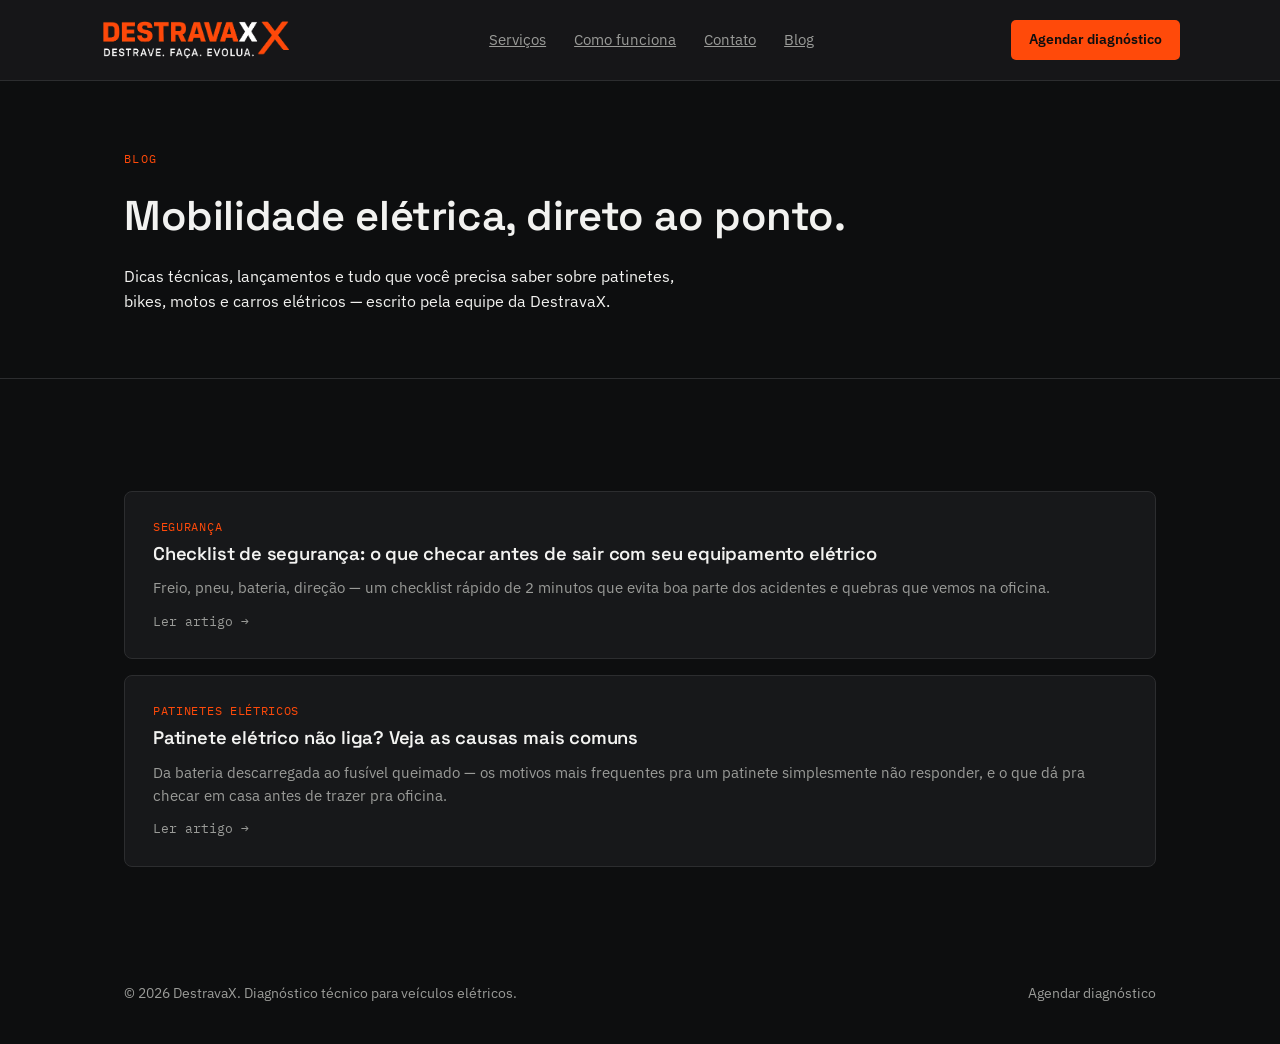
==== blog/index.html @ 01917314 "Add files via upload Primeira versão do site" ====
<!DOCTYPE html>
<html lang="pt-BR">
<head>
<meta charset="UTF-8">
<meta name="viewport" content="width=device-width, initial-scale=1.0">
<title>Blog — DestravaX</title>
<meta name="description" content="Dicas técnicas e causas comuns de problemas em patinetes, scooters, bicicletas e outros veículos elétricos. Escrito pela equipe da DestravaX.">
<meta property="og:title" content="Blog — DestravaX">
<meta property="og:description" content="Dicas técnicas sobre veículos elétricos, escritas pela equipe da DestravaX.">
<meta property="og:type" content="website">
<meta property="og:url" content="https://destravax.com/blog/">
<meta property="og:image" content="https://destravax.com/logo.png">
<meta property="og:locale" content="pt_BR">
<link rel="icon" type="image/png" sizes="32x32" href="/favicon-32.png">
<link rel="apple-touch-icon" href="/apple-touch-icon.png">
<link rel="preconnect" href="https://fonts.googleapis.com">
<link rel="preconnect" href="https://fonts.gstatic.com" crossorigin>
<link href="https://fonts.googleapis.com/css2?family=Space+Grotesk:wght@400;500;600;700&family=IBM+Plex+Sans:wght@400;500;600;700&family=IBM+Plex+Mono:wght@400;500&display=swap" rel="stylesheet">
<link rel="stylesheet" href="/style.css">
</head>
<body>

<header>
  <div class="wrap nav">
    <a class="logo" href="/" aria-label="DestravaX — início">
      <img src="/logo.png" alt="DestravaX — Destrave. Faça. Evolua.">
    </a>
    <nav class="nav-links">
      <a href="/#servicos">Serviços</a>
      <a href="/#como-funciona">Como funciona</a>
      <a href="/#contato">Contato</a>
      <a href="/blog/">Blog</a>
    </nav>
    <a class="nav-cta" href="https://cal.com/destravax" target="_blank" rel="noopener">Agendar diagnóstico</a>
  </div>
</header>

<section class="blog-hero">
  <div class="wrap">
    <span class="eyebrow">Blog</span>
    <h1>Mobilidade elétrica, direto ao ponto.</h1>
    <p class="lead" style="max-width:56ch;">Dicas técnicas, lançamentos e tudo que você precisa saber sobre patinetes, bikes, motos e carros elétricos — escrito pela equipe da DestravaX.</p>
  </div>
</section>

<section class="block" style="border-bottom:none;">
  <div class="wrap">
    <div class="blog-list">

      <a class="post-card" href="/blog/checklist-seguranca-antes-de-sair.html">
        <span class="post-tag">Segurança</span>
        <h2>Checklist de segurança: o que checar antes de sair com seu equipamento elétrico</h2>
        <p>Freio, pneu, bateria, direção — um checklist rápido de 2 minutos que evita boa parte dos acidentes e quebras que vemos na oficina.</p>
        <span class="post-read">Ler artigo →</span>
      </a>

      <a class="post-card" href="/blog/patinete-eletrico-nao-liga.html">
        <span class="post-tag">Patinetes elétricos</span>
        <h2>Patinete elétrico não liga? Veja as causas mais comuns</h2>
        <p>Da bateria descarregada ao fusível queimado — os motivos mais frequentes pra um patinete simplesmente não responder, e o que dá pra checar em casa antes de trazer pra oficina.</p>
        <span class="post-read">Ler artigo →</span>
      </a>

    </div>
  </div>
</section>

<footer>
  <div class="wrap foot-row">
    <span>© 2026 DestravaX. Diagnóstico técnico para veículos elétricos.</span>
    <a href="https://cal.com/destravax" target="_blank" rel="noopener">Agendar diagnóstico</a>
  </div>
</footer>

</body>
</html>
---- style.css ----
:root{
    --charcoal-900:#0d0e0f;
    --charcoal-800:#17181a;
    --charcoal-700:#212224;
    --line:#2c2d2f;
    --paper:#f2f2f0;
    --paper-dim:#9a9b98;
    --orange:#ff4a0a;
    --orange-dim:#cc3c08;
    --orange-light:#ff6b3d;

    --display:'Space Grotesk', sans-serif;
    --body:'IBM Plex Sans', sans-serif;
    --mono:'IBM Plex Mono', monospace;
  }

  *{ box-sizing:border-box; }
  html{ scroll-behavior:smooth; }

  body{
    margin:0;
    background:var(--charcoal-900);
    color:var(--paper);
    font-family:var(--body);
    line-height:1.55;
    -webkit-font-smoothing:antialiased;
  }

  a{ color:inherit; }

  h1,h2,h3{
    font-family:var(--display);
    font-weight:600;
    margin:0;
    letter-spacing:-0.01em;
  }

  .eyebrow{
    font-family:var(--mono);
    font-size:0.78rem;
    letter-spacing:0.12em;
    text-transform:uppercase;
    color:var(--orange);
  }

  .wrap{
    max-width:1080px;
    margin:0 auto;
    padding:0 24px;
  }

  :focus-visible{
    outline:2px solid var(--orange);
    outline-offset:3px;
  }

  /* ---------- Header ---------- */
  header{
    position:sticky;
    top:0;
    z-index:20;
    background:rgba(24,25,27,0.88);
    backdrop-filter:blur(8px);
    border-bottom:1px solid var(--line);
  }
  .nav{
    display:flex;
    align-items:center;
    justify-content:space-between;
    padding:18px 0;
  }
  .logo{
    display:flex;
    align-items:center;
  }
  .logo img{
    height:44px;
    width:auto;
    display:block;
  }
  @media (max-width:720px){
    .logo img{ height:36px; }
  }
  .nav-links{
    display:flex;
    gap:28px;
    font-size:0.92rem;
    color:var(--paper-dim);
  }
  .nav-links a:hover{ color:var(--paper); }
  .nav-cta{
    display:inline-flex;
    align-items:center;
    gap:8px;
    background:var(--orange);
    color:var(--charcoal-900);
    font-weight:600;
    font-size:0.88rem;
    padding:9px 18px;
    border-radius:5px;
    text-decoration:none;
    transition:background 0.15s ease;
  }
  .nav-cta:hover{ background:var(--orange-light); }

  @media (max-width:720px){
    .nav-links{ display:none; }
  }

  /* ---------- Hero ---------- */
  .hero{
    position:relative;
    padding:96px 0 88px;
    overflow:hidden;
    border-bottom:1px solid var(--line);
  }
  .hero-grid{
    display:grid;
    grid-template-columns:1.1fr 0.9fr;
    gap:56px;
    align-items:center;
  }
  @media (max-width:860px){
    .hero-grid{ grid-template-columns:1fr; }
  }
  .hero h1{
    font-size:clamp(2.1rem, 4.2vw, 3.15rem);
    line-height:1.08;
    margin:18px 0 22px;
  }
  .hero h1 em{
    font-style:normal;
    color:var(--orange);
  }
  .hero p.lead{
    font-size:1.08rem;
    color:var(--paper-dim);
    max-width:46ch;
    margin:0 0 32px;
  }
  .hero-ctas{
    display:flex;
    gap:14px;
    flex-wrap:wrap;
  }
  .btn-primary{
    display:inline-flex;
    align-items:center;
    gap:10px;
    background:var(--orange);
    color:var(--charcoal-900);
    font-weight:600;
    font-size:0.98rem;
    padding:14px 24px;
    border-radius:6px;
    text-decoration:none;
    transition:background 0.15s ease, transform 0.15s ease;
  }
  .btn-primary:hover{ background:var(--orange-light); transform:translateY(-1px); }
  .btn-secondary{
    display:inline-flex;
    align-items:center;
    gap:8px;
    color:var(--paper);
    font-weight:500;
    font-size:0.98rem;
    padding:14px 8px;
    text-decoration:none;
    border-bottom:1px solid var(--line);
  }
  .btn-secondary:hover{ border-color:var(--paper-dim); }

  /* Scope panel - signature element */
  .scope-panel{
    background:var(--charcoal-800);
    border:1px solid var(--line);
    border-radius:10px;
    padding:22px 22px 18px;
  }
  .scope-head{
    display:flex;
    justify-content:space-between;
    align-items:baseline;
    font-family:var(--mono);
    font-size:0.72rem;
    color:var(--paper-dim);
    margin-bottom:10px;
    letter-spacing:0.05em;
  }
  .scope-head .live{ color:var(--orange); }
  .scope-head .live::before{
    content:'●';
    margin-right:5px;
    font-size:0.6rem;
    animation:blink 1.6s ease-in-out infinite;
  }
  @keyframes blink{ 50%{ opacity:0.25; } }

  svg.trace{ width:100%; height:auto; display:block; }
  .trace path{
    fill:none;
    stroke:var(--orange);
    stroke-width:2;
    stroke-linecap:round;
    stroke-linejoin:round;
  }
  .trace .trace-glow{
    stroke:var(--orange);
    opacity:0.18;
    stroke-width:7;
  }
  .trace-dash{
    stroke-dasharray:900;
    stroke-dashoffset:900;
    animation:draw 3.2s ease-in-out infinite;
  }
  @keyframes draw{
    0%{ stroke-dashoffset:900; }
    55%{ stroke-dashoffset:0; }
    100%{ stroke-dashoffset:-900; }
  }
  .scope-foot{
    display:flex;
    justify-content:space-between;
    margin-top:10px;
    font-family:var(--mono);
    font-size:0.74rem;
    color:var(--paper-dim);
  }
  .scope-foot b{ color:var(--paper); font-weight:500; }

  @media (prefers-reduced-motion: reduce){
    .trace-dash{ animation:none; stroke-dasharray:none; }
    .scope-head .live::before{ animation:none; }
  }

  /* ---------- Section shared ---------- */
  section.block{ padding:76px 0; border-bottom:1px solid var(--line); }
  .block h2{
    font-size:clamp(1.5rem, 2.6vw, 1.9rem);
    margin:12px 0 18px;
  }
  .block-lead{
    color:var(--paper-dim);
    max-width:62ch;
    font-size:1.02rem;
  }

  /* ---------- Quem somos ---------- */
  .about-grid{
    display:grid;
    grid-template-columns:1fr 1fr;
    gap:48px;
    margin-top:36px;
  }
  @media (max-width:780px){ .about-grid{ grid-template-columns:1fr; } }
  .about-grid p{ color:var(--paper-dim); font-size:1rem; }
  .about-grid p strong{ color:var(--paper); font-weight:500; }
  .stack-list{ list-style:none; margin:0; padding:0; display:grid; gap:14px; }
  .stack-list li{
    display:flex;
    gap:12px;
    font-size:0.95rem;
    color:var(--paper-dim);
    padding-bottom:14px;
    border-bottom:1px solid var(--line);
  }
  .stack-list li:last-child{ border-bottom:none; }
  .stack-list b{ font-family:var(--mono); color:var(--orange); font-weight:500; min-width:1.4em; }

  /* ---------- Serviços ---------- */
  .services{
    display:grid;
    grid-template-columns:repeat(auto-fill, minmax(230px, 1fr));
    gap:14px;
    margin-top:36px;
  }
  .svc-card{
    background:var(--charcoal-800);
    border:1px solid var(--line);
    border-radius:8px;
    padding:22px 20px;
    text-decoration:none;
    color:var(--paper);
    display:flex;
    flex-direction:column;
    gap:14px;
    transition:border-color 0.15s ease, transform 0.15s ease;
  }
  .svc-card:hover{ border-color:var(--orange-dim); transform:translateY(-2px); }
  .svc-name{ font-weight:600; font-size:1.01rem; line-height:1.3; }
  .svc-price{
    font-family:var(--mono);
    color:var(--orange);
    font-size:0.95rem;
  }
  .svc-arrow{
    margin-top:auto;
    font-family:var(--mono);
    font-size:0.8rem;
    color:var(--paper-dim);
    display:flex;
    align-items:center;
    gap:6px;
  }
  .svc-card:hover .svc-arrow{ color:var(--orange); }

  /* ---------- Como funciona ---------- */
  .steps{
    display:grid;
    grid-template-columns:repeat(3, 1fr);
    gap:28px;
    margin-top:40px;
    counter-reset:step;
  }
  @media (max-width:780px){ .steps{ grid-template-columns:1fr; } }
  .step{ position:relative; padding-top:6px; }
  .step-num{
    font-family:var(--mono);
    font-size:0.85rem;
    color:var(--orange);
    display:block;
    margin-bottom:14px;
  }
  .step h3{ font-size:1.08rem; margin-bottom:8px; font-weight:600; }
  .step p{ color:var(--paper-dim); font-size:0.94rem; margin:0; }
  .step-note{
    margin-top:32px;
    font-size:0.92rem;
    color:var(--paper-dim);
    border-left:2px solid var(--orange);
    padding:10px 0 10px 18px;
  }
  .step-note b{ color:var(--paper); font-weight:500; }

  /* ---------- Contato ---------- */
  .contact-grid{
    display:grid;
    grid-template-columns:1fr 1fr;
    gap:48px;
    margin-top:36px;
    align-items:start;
  }
  @media (max-width:780px){ .contact-grid{ grid-template-columns:1fr; } }
  .info-list{ list-style:none; margin:0; padding:0; display:grid; gap:20px; }
  .info-list dt{
    font-family:var(--mono);
    font-size:0.74rem;
    text-transform:uppercase;
    letter-spacing:0.08em;
    color:var(--paper-dim);
    margin-bottom:4px;
  }
  .info-list dd{ margin:0; font-size:1rem; }
  .map-frame{
    border:1px solid var(--line);
    border-radius:8px;
    overflow:hidden;
    height:260px;
  }
  .map-frame iframe{ width:100%; height:100%; border:0; filter:grayscale(0.4) invert(0.92) contrast(0.9); }

  /* ---------- Footer ---------- */
  footer{ padding:40px 0; }
  .foot-row{
    display:flex;
    justify-content:space-between;
    align-items:center;
    flex-wrap:wrap;
    gap:14px;
    font-size:0.85rem;
    color:var(--paper-dim);
  }
  .foot-row a{ text-decoration:none; }
  .foot-row a:hover{ color:var(--paper); }

  /* ---------- Blog: listing ---------- */
  .blog-hero{
    padding:64px 0 48px;
    border-bottom:1px solid var(--line);
  }
  .blog-hero h1{
    font-size:clamp(1.9rem, 3.6vw, 2.6rem);
    margin:14px 0 14px;
  }
  .blog-list{
    display:grid;
    gap:16px;
    margin-top:36px;
  }
  .post-card{
    display:block;
    background:var(--charcoal-800);
    border:1px solid var(--line);
    border-radius:8px;
    padding:26px 28px;
    text-decoration:none;
    color:var(--paper);
    transition:border-color 0.15s ease, transform 0.15s ease;
  }
  .post-card:hover{ border-color:var(--orange-dim); transform:translateY(-2px); }
  .post-card .post-tag{
    font-family:var(--mono);
    font-size:0.72rem;
    color:var(--orange);
    text-transform:uppercase;
    letter-spacing:0.06em;
    display:block;
  }
  .post-card h2{
    font-size:1.15rem;
    margin:4px 0 8px;
  }
  .post-card p{
    color:var(--paper-dim);
    font-size:0.94rem;
    margin:0;
  }
  .post-card .post-read{
    margin-top:12px;
    font-family:var(--mono);
    font-size:0.8rem;
    color:var(--paper-dim);
    display:inline-flex;
    align-items:center;
    gap:6px;
  }
  .post-card:hover .post-read{ color:var(--orange); }

  /* ---------- Blog: article ---------- */
  .article-header{
    padding:56px 0 32px;
    border-bottom:1px solid var(--line);
  }
  .article-header .eyebrow{ margin-bottom:14px; display:block; }
  .article-header h1{
    font-size:clamp(1.8rem, 3.4vw, 2.5rem);
    line-height:1.15;
    margin:0 0 18px;
  }
  .article-meta{
    font-family:var(--mono);
    font-size:0.82rem;
    color:var(--paper-dim);
  }
  .article-body{
    padding:48px 0 24px;
    max-width:740px;
  }
  .article-body h2{
    font-size:1.4rem;
    margin:40px 0 16px;
  }
  .article-body h2:first-child{ margin-top:0; }
  .article-body p{
    color:var(--paper-dim);
    font-size:1.03rem;
    margin:0 0 20px;
  }
  .article-body strong{ color:var(--paper); font-weight:600; }
  .article-body ul{
    margin:0 0 24px;
    padding-left:22px;
    color:var(--paper-dim);
    display:grid;
    gap:10px;
  }
  .article-body ul li::marker{ color:var(--orange); }
  .article-cta{
    margin:44px 0 8px;
    padding:28px;
    background:var(--charcoal-800);
    border:1px solid var(--line);
    border-radius:8px;
  }
  .article-cta p{ margin:0 0 16px; color:var(--paper); font-size:1rem; }
  .back-link{
    display:inline-flex;
    align-items:center;
    gap:8px;
    color:var(--paper-dim);
    text-decoration:none;
    font-size:0.9rem;
    margin-bottom:8px;
  }
  .back-link:hover{ color:var(--paper); }
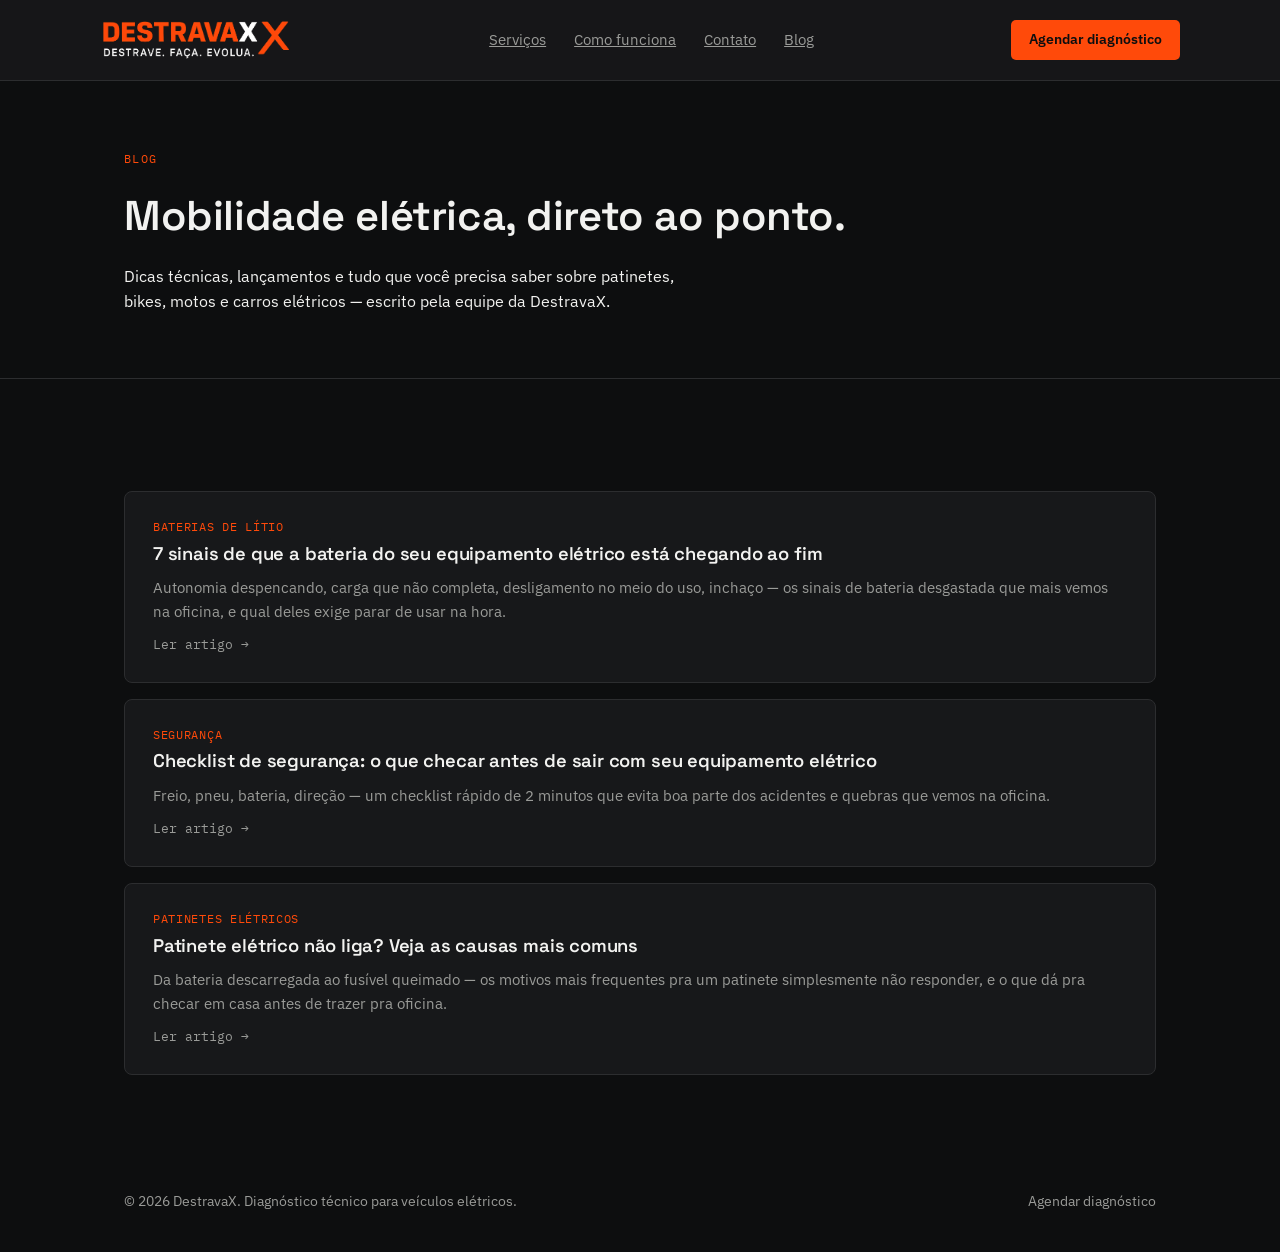
==== commit 7f0401f5: "Add files via upload" ====
--- a/blog/index.html
+++ b/blog/index.html
@@ -4,6 +4,7 @@
 <meta charset="UTF-8">
 <meta name="viewport" content="width=device-width, initial-scale=1.0">
 <title>Blog — DestravaX</title>
+<link rel="canonical" href="https://destravax.com/blog/">
 <meta name="description" content="Dicas técnicas e causas comuns de problemas em patinetes, scooters, bicicletas e outros veículos elétricos. Escrito pela equipe da DestravaX.">
 <meta property="og:title" content="Blog — DestravaX">
 <meta property="og:description" content="Dicas técnicas sobre veículos elétricos, escritas pela equipe da DestravaX.">
@@ -47,6 +48,13 @@
   <div class="wrap">
     <div class="blog-list">
 
+      <a class="post-card" href="/blog/sinais-bateria-chegando-ao-fim.html">
+        <span class="post-tag">Baterias de lítio</span>
+        <h2>7 sinais de que a bateria do seu equipamento elétrico está chegando ao fim</h2>
+        <p>Autonomia despencando, carga que não completa, desligamento no meio do uso, inchaço — os sinais de bateria desgastada que mais vemos na oficina, e qual deles exige parar de usar na hora.</p>
+        <span class="post-read">Ler artigo →</span>
+      </a>
+
       <a class="post-card" href="/blog/checklist-seguranca-antes-de-sair.html">
         <span class="post-tag">Segurança</span>
         <h2>Checklist de segurança: o que checar antes de sair com seu equipamento elétrico</h2>
--- a/style.css
+++ b/style.css
@@ -125,8 +125,8 @@
     .hero-grid{ grid-template-columns:1fr; }
   }
   .hero h1{
-    font-size:clamp(2.1rem, 4.2vw, 3.15rem);
-    line-height:1.08;
+    font-size:clamp(1.5rem, 2.8vw, 2.2rem);
+    line-height:1.15;
     margin:18px 0 22px;
   }
   .hero h1 em{
@@ -485,3 +485,35 @@
     margin-bottom:8px;
   }
   .back-link:hover{ color:var(--paper); }
+
+  /* ---------- Hero: palavra que alterna ---------- */
+  #rotate-word{
+    display:inline-block;
+    transition:opacity 0.25s ease;
+  }
+  #rotate-word.fading{ opacity:0; }
+
+  /* ---------- Tuning: itens informativos (sem CTA) ---------- */
+  .tuning-grid{
+    display:grid;
+    grid-template-columns:repeat(3, 1fr);
+    gap:32px;
+    margin-top:40px;
+  }
+  @media (max-width:780px){ .tuning-grid{ grid-template-columns:1fr; } }
+  .tuning-item{
+    border-top:2px solid var(--orange);
+    padding-top:16px;
+  }
+  .tuning-item h3{
+    font-family:var(--display);
+    font-size:1.08rem;
+    font-weight:600;
+    margin:0 0 8px;
+  }
+  .tuning-item p{
+    color:var(--paper-dim);
+    font-size:0.94rem;
+    line-height:1.55;
+    margin:0;
+  }
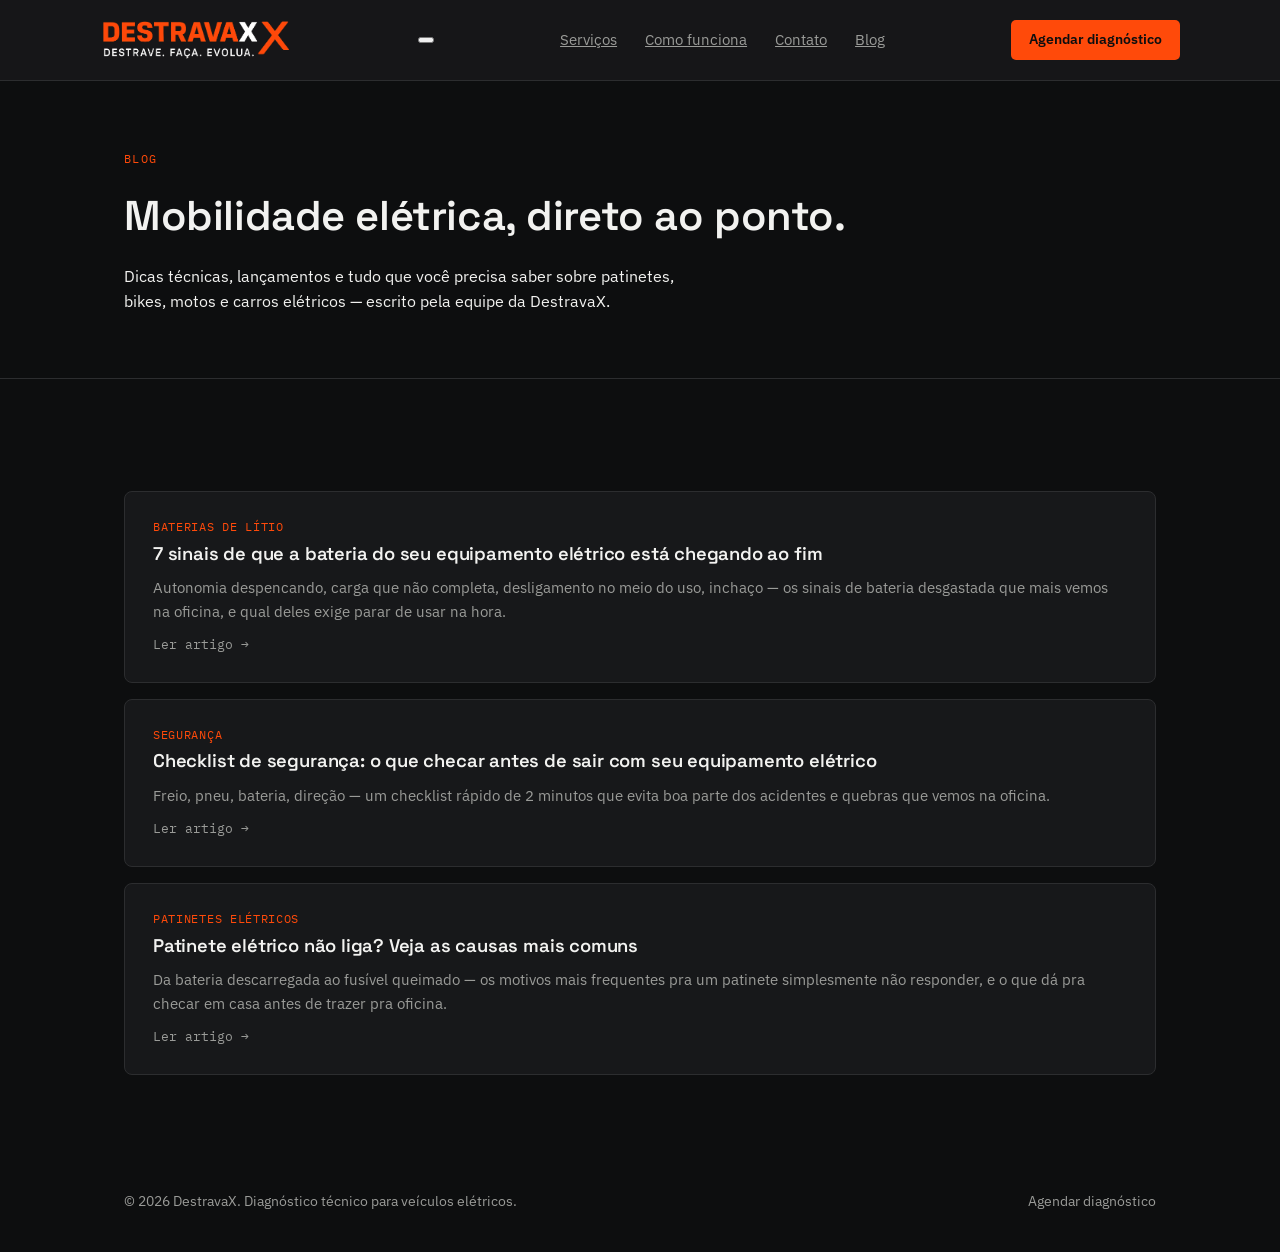
==== commit 66f4c7fd: "Add files via upload" ====
--- a/blog/index.html
+++ b/blog/index.html
@@ -18,6 +18,15 @@
 <link rel="preconnect" href="https://fonts.gstatic.com" crossorigin>
 <link href="https://fonts.googleapis.com/css2?family=Space+Grotesk:wght@400;500;600;700&family=IBM+Plex+Sans:wght@400;500;600;700&family=IBM+Plex+Mono:wght@400;500&display=swap" rel="stylesheet">
 <link rel="stylesheet" href="/style.css">
+
+<!-- Google tag (gtag.js) -->
+<script async src="https://www.googletagmanager.com/gtag/js?id=G-HQB9MCQGL4"></script>
+<script>
+  window.dataLayer = window.dataLayer || [];
+  function gtag(){dataLayer.push(arguments);}
+  gtag('js', new Date());
+  gtag('config', 'G-HQB9MCQGL4');
+</script>
 </head>
 <body>
 
@@ -26,6 +35,9 @@
     <a class="logo" href="/" aria-label="DestravaX — início">
       <img src="/logo.png" alt="DestravaX — Destrave. Faça. Evolua.">
     </a>
+    <button class="nav-toggle" aria-label="Abrir menu" aria-expanded="false">
+      <span></span><span></span><span></span>
+    </button>
     <nav class="nav-links">
       <a href="/#servicos">Serviços</a>
       <a href="/#como-funciona">Como funciona</a>
@@ -80,5 +92,26 @@
   </div>
 </footer>
 
+
+<script>
+  (function(){
+    var toggle = document.querySelector('.nav-toggle');
+    var links = document.querySelector('.nav-links');
+    if (toggle && links) {
+      toggle.addEventListener('click', function(){
+        var isOpen = links.classList.toggle('open');
+        toggle.classList.toggle('open', isOpen);
+        toggle.setAttribute('aria-expanded', isOpen ? 'true' : 'false');
+      });
+      links.querySelectorAll('a').forEach(function(a){
+        a.addEventListener('click', function(){
+          links.classList.remove('open');
+          toggle.classList.remove('open');
+          toggle.setAttribute('aria-expanded', 'false');
+        });
+      });
+    }
+  })();
+</script>
 </body>
 </html>
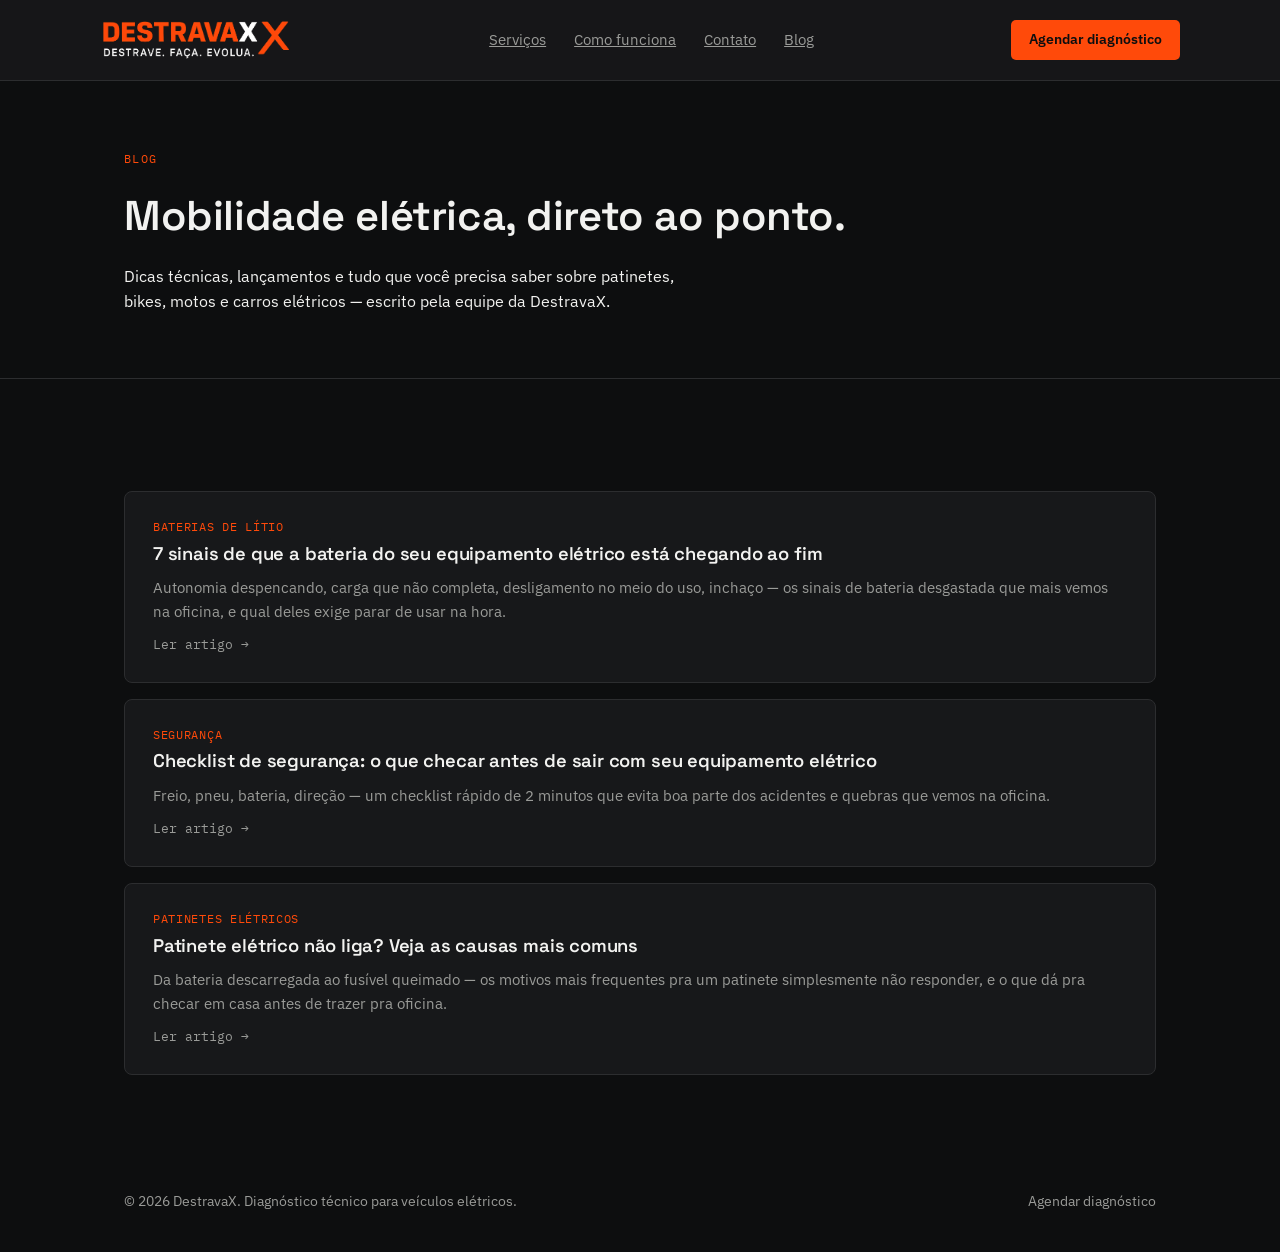
==== commit 0d335e29: "Add files via upload" ====
--- a/blog/index.html
+++ b/blog/index.html
@@ -10,7 +10,7 @@
 <meta property="og:description" content="Dicas técnicas sobre veículos elétricos, escritas pela equipe da DestravaX.">
 <meta property="og:type" content="website">
 <meta property="og:url" content="https://destravax.com/blog/">
-<meta property="og:image" content="https://destravax.com/logo.png">
+<meta property="og:image" content="https://destravax.com/og-image.png">
 <meta property="og:locale" content="pt_BR">
 <link rel="icon" type="image/png" sizes="32x32" href="/favicon-32.png">
 <link rel="apple-touch-icon" href="/apple-touch-icon.png">
--- a/style.css
+++ b/style.css
@@ -65,6 +65,7 @@
     border-bottom:1px solid var(--line);
   }
   .nav{
+    position:relative;
     display:flex;
     align-items:center;
     justify-content:space-between;
@@ -105,7 +106,50 @@
   .nav-cta:hover{ background:var(--orange-light); }
 
   @media (max-width:720px){
-    .nav-links{ display:none; }
+    .nav-links{
+      display:none;
+      position:absolute;
+      top:100%;
+      left:0;
+      right:0;
+      flex-direction:column;
+      gap:0;
+      background:var(--charcoal-800);
+      border-bottom:1px solid var(--line);
+      padding:8px 0;
+    }
+    .nav-links.open{ display:flex; }
+    .nav-links a{
+      padding:14px 24px;
+      border-bottom:1px solid var(--line);
+    }
+    .nav-links a:last-child{ border-bottom:none; }
+    .nav-toggle{
+      display:flex;
+      flex-direction:column;
+      justify-content:center;
+      gap:5px;
+      width:28px;
+      height:28px;
+      background:none;
+      border:none;
+      cursor:pointer;
+      padding:0;
+    }
+    .nav-toggle span{
+      display:block;
+      height:2px;
+      width:100%;
+      background:var(--paper);
+      border-radius:2px;
+      transition:transform 0.2s ease, opacity 0.2s ease;
+    }
+    .nav-toggle.open span:nth-child(1){ transform:translateY(7px) rotate(45deg); }
+    .nav-toggle.open span:nth-child(2){ opacity:0; }
+    .nav-toggle.open span:nth-child(3){ transform:translateY(-7px) rotate(-45deg); }
+  }
+  @media (min-width:721px){
+    .nav-toggle{ display:none; }
   }
 
   /* ---------- Hero ---------- */
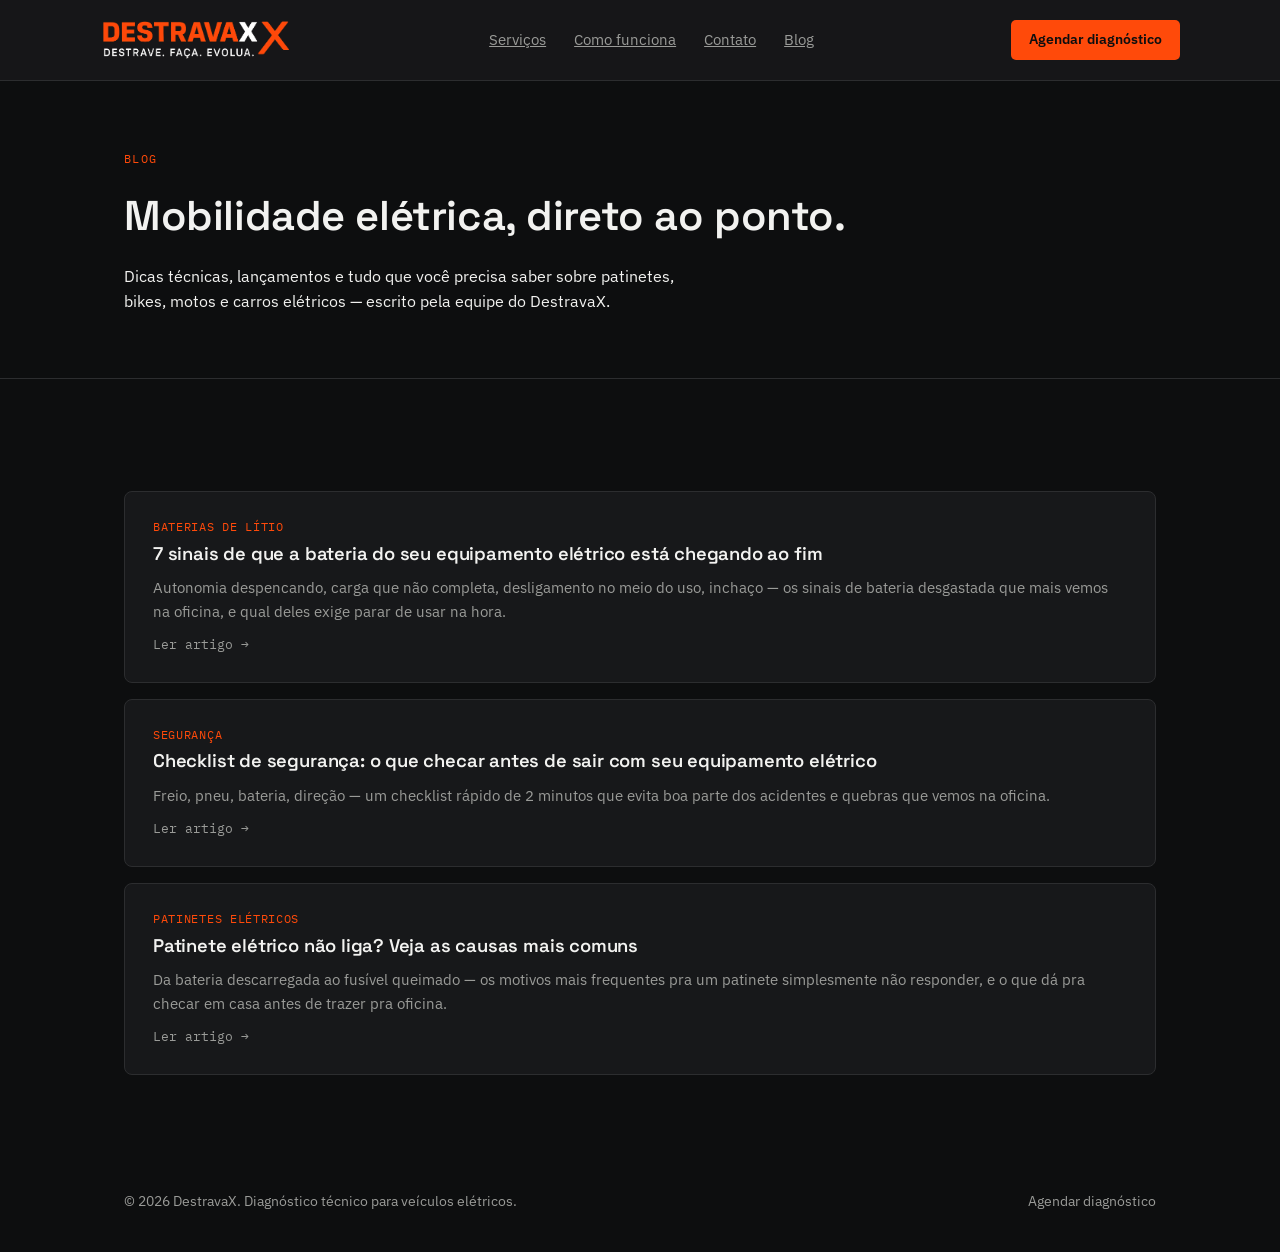
==== commit b7ce7bb0: "Add files via upload" ====
--- a/blog/index.html
+++ b/blog/index.html
@@ -5,9 +5,9 @@
 <meta name="viewport" content="width=device-width, initial-scale=1.0">
 <title>Blog — DestravaX</title>
 <link rel="canonical" href="https://destravax.com/blog/">
-<meta name="description" content="Dicas técnicas e causas comuns de problemas em patinetes, scooters, bicicletas e outros veículos elétricos. Escrito pela equipe da DestravaX.">
+<meta name="description" content="Dicas técnicas e causas comuns de problemas em patinetes, scooters, bicicletas e outros veículos elétricos. Escrito pela equipe do DestravaX.">
 <meta property="og:title" content="Blog — DestravaX">
-<meta property="og:description" content="Dicas técnicas sobre veículos elétricos, escritas pela equipe da DestravaX.">
+<meta property="og:description" content="Dicas técnicas sobre veículos elétricos, escritas pela equipe do DestravaX.">
 <meta property="og:type" content="website">
 <meta property="og:url" content="https://destravax.com/blog/">
 <meta property="og:image" content="https://destravax.com/og-image.png">
@@ -27,6 +27,57 @@
   gtag('js', new Date());
   gtag('config', 'G-HQB9MCQGL4');
 </script>
+
+<!-- Cal.com embed: agendamento embutido no site (sem sair pro cal.com) -->
+<script type="text/javascript">
+  (function (C, A, L) {
+    let p = function (a, ar) { a.q.push(ar); };
+    let d = C.document;
+    C.Cal = C.Cal || function () {
+      let cal = C.Cal;
+      let ar = arguments;
+      if (!cal.loaded) {
+        cal.ns = {};
+        cal.q = cal.q || [];
+        d.head.appendChild(d.createElement("script")).src = A;
+        cal.loaded = true;
+      }
+      if (ar[0] === L) {
+        const api = function () { p(api, arguments); };
+        const namespace = ar[1];
+        api.q = api.q || [];
+        if (typeof namespace === "string") {
+          cal.ns[namespace] = cal.ns[namespace] || api;
+          p(cal.ns[namespace], ar);
+          p(cal, ["initNamespace", namespace]);
+        } else p(cal, ar);
+        return;
+      }
+      p(cal, ar);
+    };
+  })(window, "https://app.cal.com/embed/embed.js", "init");
+
+  Cal("init", { origin: "https://cal.com" });
+
+  Cal("on", {
+    action: "bookingSuccessful",
+    callback: function (e) {
+      if (typeof gtag === "function") {
+        gtag("event", "agendamento_concluido", {
+          event_category: "booking",
+          event_label: (e.detail && e.detail.data && e.detail.data.eventType) ? e.detail.data.eventType.slug : "desconhecido"
+        });
+      }
+      window.location.href = "/agendamento-confirmado";
+    }
+  });
+
+  Cal("ui", {
+    styles: { branding: { brandColor: "#FF4A0A" } },
+    hideEventTypeDetails: false,
+    layout: "month_view"
+  });
+</script>
 </head>
 <body>
 
@@ -44,7 +95,7 @@
       <a href="/#contato">Contato</a>
       <a href="/blog/">Blog</a>
     </nav>
-    <a class="nav-cta" href="https://cal.com/destravax" target="_blank" rel="noopener">Agendar diagnóstico</a>
+    <a class="nav-cta" href="javascript:void(0)" data-cal-link="destravax" data-cal-config='{"layout":"month_view"}'>Agendar diagnóstico</a>
   </div>
 </header>
 
@@ -52,7 +103,7 @@
   <div class="wrap">
     <span class="eyebrow">Blog</span>
     <h1>Mobilidade elétrica, direto ao ponto.</h1>
-    <p class="lead" style="max-width:56ch;">Dicas técnicas, lançamentos e tudo que você precisa saber sobre patinetes, bikes, motos e carros elétricos — escrito pela equipe da DestravaX.</p>
+    <p class="lead" style="max-width:56ch;">Dicas técnicas, lançamentos e tudo que você precisa saber sobre patinetes, bikes, motos e carros elétricos — escrito pela equipe do DestravaX.</p>
   </div>
 </section>
 
@@ -88,7 +139,7 @@
 <footer>
   <div class="wrap foot-row">
     <span>© 2026 DestravaX. Diagnóstico técnico para veículos elétricos.</span>
-    <a href="https://cal.com/destravax" target="_blank" rel="noopener">Agendar diagnóstico</a>
+    <a href="javascript:void(0)" data-cal-link="destravax" data-cal-config='{"layout":"month_view"}'>Agendar diagnóstico</a>
   </div>
 </footer>
 
